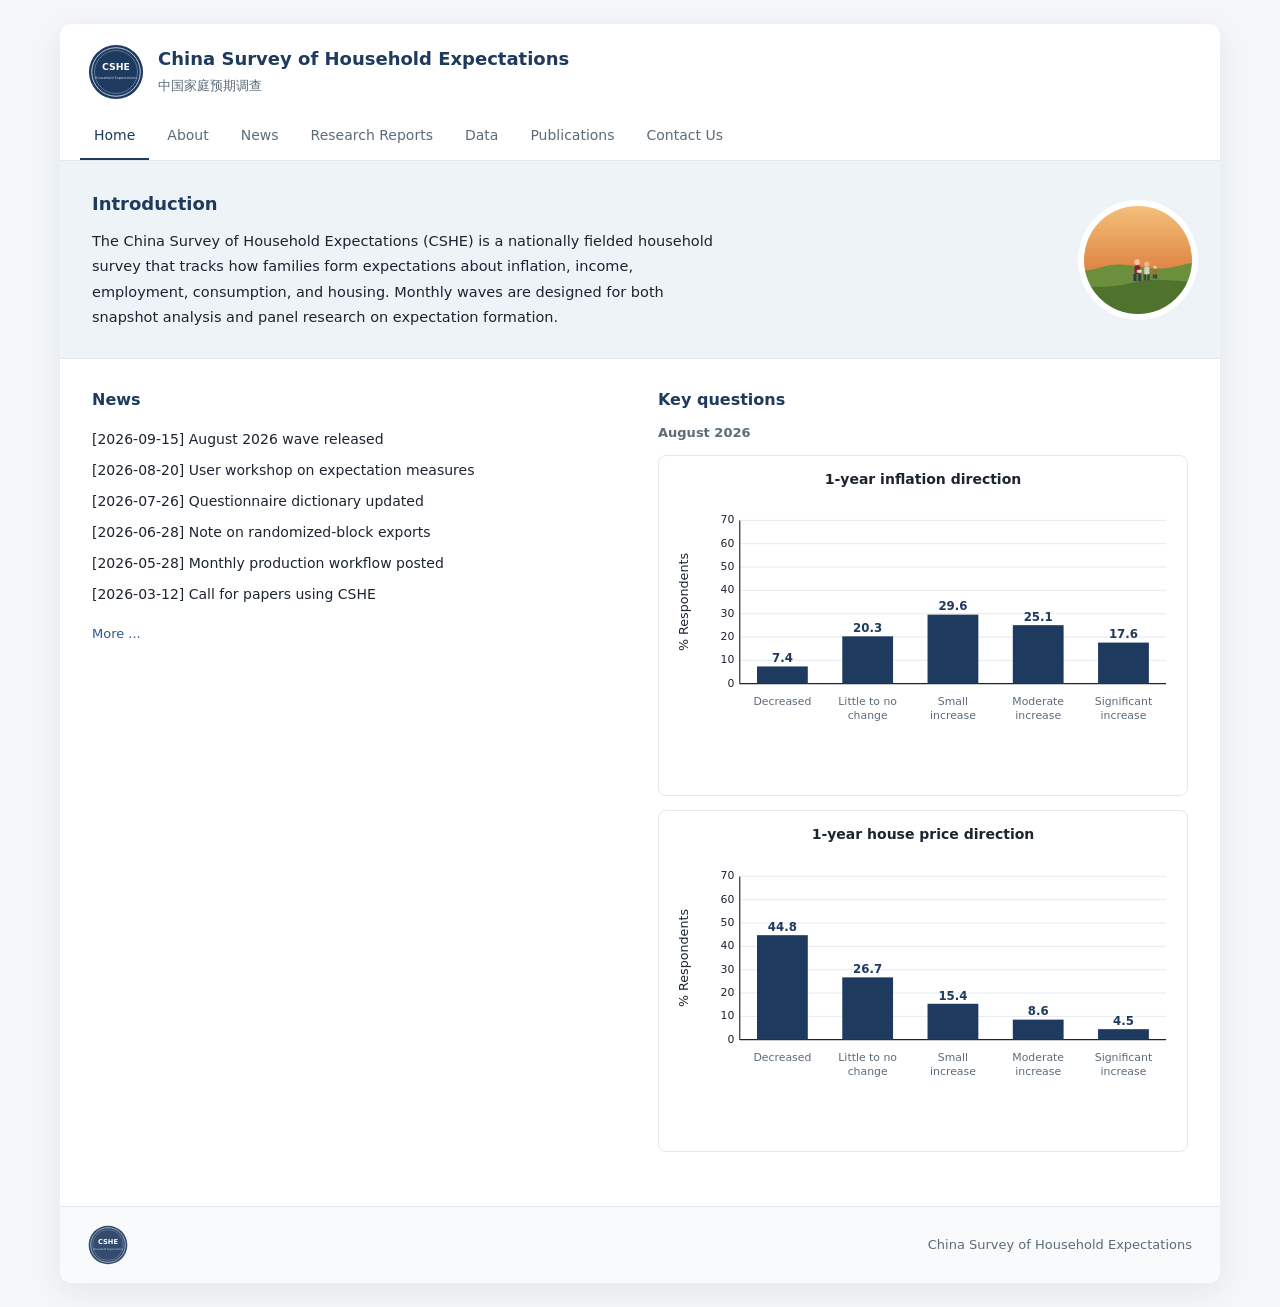
==== index.html @ 78484a51 "Initial CSHE static site" ====
<!DOCTYPE html>
<html lang="en">
<head>
  <meta charset="UTF-8">
  <meta name="viewport" content="width=device-width, initial-scale=1">
  <title>China Survey of Household Expectations</title>
  <link rel="stylesheet" href="css/style.css?v=7">
</head>
<body data-page="home">
  <div class="page-shell">
    <div id="site-header"></div>
    <section class="intro">
      <div class="intro-copy">
        <h2>Introduction</h2>
        <p>The China Survey of Household Expectations (CSHE) is a nationally fielded household survey that tracks how families form expectations about inflation, income, employment, consumption, and housing. Monthly waves are designed for both snapshot analysis and panel research on expectation formation.</p>
      </div>
      <div class="intro-photo">
        <img src="assets/hero.svg" alt="">
      </div>
    </section>
    <div class="home-main">
      <section class="home-news">
        <h3 class="section-title">News</h3>
        <ul class="news-list" id="news-home"></ul>
        <p><a class="more" href="news.html">More ...</a></p>
      </section>
      <section class="key-questions">
        <h3 class="section-title">Key questions</h3>
        <p class="key-month">August 2026</p>
        <figure>
          <figcaption>1-year inflation direction</figcaption>
          <svg viewBox="0 0 560 320" role="img" aria-label="1-year inflation direction, August 2026. Decreased 7.4 percent. Little to no change 20.3 percent. Small increase 29.6 percent. Moderate increase 25.1 percent. Significant increase 17.6 percent.">
            <title>1-year inflation direction, August 2026</title>
            <g transform="translate(16 118) rotate(-90)">
              <text class="axis-title" text-anchor="middle" fill="#1c2430" font-size="14" dy="0.35em">% Respondents</text>
            </g>
            <g stroke="#e2e8ee" stroke-width="1">
              <line x1="78" y1="28" x2="548" y2="28"/>
              <line x1="78" y1="53.7" x2="548" y2="53.7"/>
              <line x1="78" y1="79.4" x2="548" y2="79.4"/>
              <line x1="78" y1="105.1" x2="548" y2="105.1"/>
              <line x1="78" y1="130.9" x2="548" y2="130.9"/>
              <line x1="78" y1="156.6" x2="548" y2="156.6"/>
              <line x1="78" y1="182.3" x2="548" y2="182.3"/>
            </g>
            <line x1="78" y1="28" x2="78" y2="208" stroke="#1c2430" stroke-width="1.25"/>
            <line x1="78" y1="208" x2="548" y2="208" stroke="#1c2430" stroke-width="1.25"/>
            <g fill="#1c2430" font-size="12" text-anchor="end">
              <text x="72" y="28">70</text>
              <text x="72" y="53.7">60</text>
              <text x="72" y="79.4">50</text>
              <text x="72" y="105.1">40</text>
              <text x="72" y="130.9">30</text>
              <text x="72" y="156.6">20</text>
              <text x="72" y="182.3">10</text>
              <text x="72" y="208">0</text>
            </g>
            <rect x="97" y="189" width="56" height="19" fill="#1e3a5f"/>
            <rect x="191" y="155.8" width="56" height="52.2" fill="#1e3a5f"/>
            <rect x="285" y="131.9" width="56" height="76.1" fill="#1e3a5f"/>
            <rect x="379" y="143.5" width="56" height="64.5" fill="#1e3a5f"/>
            <rect x="473" y="162.7" width="56" height="45.3" fill="#1e3a5f"/>
            <g fill="#1e3a5f" font-size="13" font-weight="650" text-anchor="middle">
              <text x="125" y="180">7.4</text>
              <text x="219" y="147">20.3</text>
              <text x="313" y="123">29.6</text>
              <text x="407" y="135">25.1</text>
              <text x="501" y="154">17.6</text>
            </g>
            <g fill="#5c6b7a" font-size="12" text-anchor="middle">
              <text x="125" y="228">Decreased</text>
              <text x="219" y="228">Little to no</text>
              <text x="219" y="244">change</text>
              <text x="313" y="228">Small</text>
              <text x="313" y="244">increase</text>
              <text x="407" y="228">Moderate</text>
              <text x="407" y="244">increase</text>
              <text x="501" y="228">Significant</text>
              <text x="501" y="244">increase</text>
            </g>
          </svg>
        </figure>
        <figure>
          <figcaption>1-year house price direction</figcaption>
          <svg viewBox="0 0 560 320" role="img" aria-label="1-year house price direction, August 2026. Decreased 44.8 percent. Little to no change 26.7 percent. Small increase 15.4 percent. Moderate increase 8.6 percent. Significant increase 4.5 percent.">
            <title>1-year house price direction, August 2026</title>
            <g transform="translate(16 118) rotate(-90)">
              <text class="axis-title" text-anchor="middle" fill="#1c2430" font-size="14" dy="0.35em">% Respondents</text>
            </g>
            <g stroke="#e2e8ee" stroke-width="1">
              <line x1="78" y1="28" x2="548" y2="28"/>
              <line x1="78" y1="53.7" x2="548" y2="53.7"/>
              <line x1="78" y1="79.4" x2="548" y2="79.4"/>
              <line x1="78" y1="105.1" x2="548" y2="105.1"/>
              <line x1="78" y1="130.9" x2="548" y2="130.9"/>
              <line x1="78" y1="156.6" x2="548" y2="156.6"/>
              <line x1="78" y1="182.3" x2="548" y2="182.3"/>
            </g>
            <line x1="78" y1="28" x2="78" y2="208" stroke="#1c2430" stroke-width="1.25"/>
            <line x1="78" y1="208" x2="548" y2="208" stroke="#1c2430" stroke-width="1.25"/>
            <g fill="#1c2430" font-size="12" text-anchor="end">
              <text x="72" y="28">70</text>
              <text x="72" y="53.7">60</text>
              <text x="72" y="79.4">50</text>
              <text x="72" y="105.1">40</text>
              <text x="72" y="130.9">30</text>
              <text x="72" y="156.6">20</text>
              <text x="72" y="182.3">10</text>
              <text x="72" y="208">0</text>
            </g>
            <rect x="97" y="92.8" width="56" height="115.2" fill="#1e3a5f"/>
            <rect x="191" y="139.3" width="56" height="68.7" fill="#1e3a5f"/>
            <rect x="285" y="168.4" width="56" height="39.6" fill="#1e3a5f"/>
            <rect x="379" y="185.9" width="56" height="22.1" fill="#1e3a5f"/>
            <rect x="473" y="196.4" width="56" height="11.6" fill="#1e3a5f"/>
            <g fill="#1e3a5f" font-size="13" font-weight="650" text-anchor="middle">
              <text x="125" y="84">44.8</text>
              <text x="219" y="131">26.7</text>
              <text x="313" y="160">15.4</text>
              <text x="407" y="177">8.6</text>
              <text x="501" y="188">4.5</text>
            </g>
            <g fill="#5c6b7a" font-size="12" text-anchor="middle">
              <text x="125" y="228">Decreased</text>
              <text x="219" y="228">Little to no</text>
              <text x="219" y="244">change</text>
              <text x="313" y="228">Small</text>
              <text x="313" y="244">increase</text>
              <text x="407" y="228">Moderate</text>
              <text x="407" y="244">increase</text>
              <text x="501" y="228">Significant</text>
              <text x="501" y="244">increase</text>
            </g>
          </svg>
        </figure>
      </section>
    </div>
    <div id="site-footer"></div>
  </div>
  <script src="js/site.js?v=3"></script>
</body>
</html>
---- css/style.css ----
:root {
  --page-bg: #f4f6f8;
  --paper: #ffffff;
  --navy: #1e3a5f;
  --navy-dark: #152a46;
  --navy-soft: #eef3f8;
  --accent: #2c5a8a;
  --sidebar: #f7f9fb;
  --sidebar-active: #e6eef6;
  --border: #e2e8ee;
  --text: #1c2430;
  --muted: #5c6b7a;
  --link: #2c5a8a;
  --width: 1160px;
  --side: 220px;
  --font: "PingFang SC", "Segoe UI", system-ui, -apple-system, sans-serif;
}

* { box-sizing: border-box; }

html, body {
  margin: 0;
  padding: 0;
  background: var(--page-bg);
  color: var(--text);
  font-family: var(--font);
  font-size: 15px;
  line-height: 1.65;
}

a { color: var(--link); text-decoration: none; }
a:hover { text-decoration: underline; }

.page-shell {
  width: var(--width);
  max-width: 100%;
  margin: 24px auto;
  background: var(--paper);
  min-height: calc(100vh - 48px);
  border-radius: 12px;
  box-shadow: 0 8px 30px rgba(30, 58, 95, 0.08);
  overflow: hidden;
}

.topbar {
  display: flex;
  justify-content: space-between;
  align-items: center;
  gap: 12px;
  padding: 20px 28px 12px;
  background: #fff;
}

.brand {
  display: flex;
  align-items: center;
  gap: 14px;
  min-width: 0;
  text-decoration: none;
  color: inherit;
}

.brand:hover { text-decoration: none; }

.brand img {
  width: 56px;
  height: 56px;
  flex-shrink: 0;
}

.brand-text h1 {
  margin: 0;
  font-size: 18px;
  font-weight: 650;
  color: var(--navy);
  letter-spacing: 0;
  line-height: 1.25;
}

.brand-text p {
  margin: 4px 0 0;
  color: var(--muted);
  font-size: 13px;
}

.nav {
  display: flex;
  flex-wrap: wrap;
  gap: 4px;
  padding: 0 20px;
  border-bottom: 1px solid var(--border);
}

.nav a {
  color: var(--muted);
  text-decoration: none;
  padding: 12px 14px 11px;
  font-size: 14px;
  font-weight: 500;
  white-space: nowrap;
  border-bottom: 2px solid transparent;
}

.nav a:hover {
  color: var(--navy);
  text-decoration: none;
}

.nav a.active {
  color: var(--navy);
  border-bottom-color: var(--navy);
}

.news-date {
  color: var(--muted);
  font-size: 12px;
  margin: -6px 0 8px;
}

.article h3 a { color: var(--navy); }

.intro {
  background: var(--navy-soft);
  color: var(--navy);
  display: grid;
  grid-template-columns: minmax(0, 1fr) 180px;
  min-height: 120px;
  position: relative;
  overflow: hidden;
  border-bottom: 1px solid var(--border);
}

.intro-copy {
  padding: 28px 32px;
}

.intro-copy h2 {
  margin: 0;
  font-size: 18px;
  font-weight: 650;
}

.intro-copy p {
  margin: 10px 0 0;
  font-size: 14.5px;
  line-height: 1.75;
  color: var(--text);
  max-width: 640px;
}

.intro-photo {
  position: relative;
}

.intro-photo img {
  opacity: 0;
  height: 120px;
  display: block;
}

.intro-photo::after {
  content: "";
  position: absolute;
  width: 108px;
  height: 108px;
  right: 28px;
  top: 50%;
  transform: translateY(-50%);
  border-radius: 50%;
  background: url("../assets/hero.svg") center/cover no-repeat;
  box-shadow: 0 0 0 6px #fff;
}

.home-main {
  display: grid;
  grid-template-columns: minmax(0, 1fr) minmax(0, 1fr);
  gap: 36px;
  padding: 28px 32px 40px;
  min-height: 360px;
  align-items: start;
}

.section-title {
  margin: 0 0 14px;
  color: var(--navy);
  font-size: 16px;
  font-weight: 650;
}

.news-list {
  list-style: none;
  margin: 0;
  padding: 0;
}

.news-list li {
  margin: 0 0 8px;
  font-size: 14px;
}

.news-list a { color: var(--text); }
.news-list a:hover { color: var(--accent); }
.more { font-size: 13px; color: var(--accent); }

.quick-box {
  border: 1px solid var(--border);
  border-radius: 10px;
  overflow: hidden;
  background: #fff;
}

.quick-box h3 {
  margin: 0;
  padding: 12px 16px;
  background: var(--navy-soft);
  color: var(--navy);
  font-size: 14px;
  font-weight: 650;
}

.quick-box ol {
  margin: 0;
  padding: 6px 0;
  list-style: none;
}

.quick-box li {
  padding: 8px 16px;
  font-size: 14px;
  border-top: 1px solid var(--border);
}

.quick-box li:first-child { border-top: 0; }
.quick-box a { color: var(--text); }
.quick-box a:hover { color: var(--accent); }

.key-questions {
  min-width: 0;
}

.key-month {
  margin: -6px 0 12px;
  color: var(--muted);
  font-size: 13px;
  font-weight: 600;
}

.key-questions figure {
  margin: 0 0 14px;
  padding: 12px 10px 10px;
  border: 1px solid var(--border);
  border-radius: 8px;
  background: #fff;
}

.key-questions figcaption {
  margin: 0 8px 4px;
  color: var(--text);
  font-size: 14px;
  font-weight: 650;
  text-align: center;
}

.key-questions svg {
  display: block;
  width: 100%;
  height: auto;
  overflow: visible;
}

.key-questions svg text {
  font-family: var(--font);
  dominant-baseline: middle;
}

.key-questions svg .axis-title {
  dominant-baseline: auto;
}

.layout-preview-flag {
  margin: 0;
  padding: 8px 32px;
  background: #f7f9fb;
  color: var(--muted);
  font-size: 12px;
  border-bottom: 1px solid var(--border);
}

.home-stack {
  display: flex;
  flex-direction: column;
  gap: 32px;
  padding: 28px 32px 40px;
}

.stat-grid {
  display: grid;
  grid-template-columns: repeat(4, minmax(0, 1fr));
  gap: 14px;
}

.stat-card {
  border: 1px solid var(--border);
  border-radius: 8px;
  padding: 16px 18px 14px;
  background: #fff;
  min-width: 0;
}

.stat-card .stat-kicker {
  margin: 0 0 8px;
  color: var(--muted);
  font-size: 12px;
  font-weight: 600;
  letter-spacing: 0.02em;
}

.stat-card .stat-value {
  margin: 0;
  color: var(--navy);
  font-size: 28px;
  font-weight: 650;
  line-height: 1.15;
}

.stat-card .stat-label {
  margin: 8px 0 0;
  color: var(--text);
  font-size: 13px;
  line-height: 1.45;
}

.stat-card .stat-delta {
  margin: 6px 0 0;
  color: var(--muted);
  font-size: 12px;
}

.home-stack .key-questions figure {
  margin: 0;
}

@media (max-width: 1000px) {
  .stat-grid {
    grid-template-columns: 1fr 1fr;
  }
}

.inner-banner {
  position: relative;
  min-height: 0;
  background: var(--navy-soft);
  border-bottom: 1px solid var(--border);
  padding: 10px 28px;
}

.inner-banner::after { display: none; }

.crumb {
  position: static;
  background: transparent;
  color: var(--muted);
  font-size: 13px;
  padding: 0;
}

.crumb a { color: var(--accent); }

.inner-layout {
  display: grid;
  grid-template-columns: var(--side) minmax(0, 1fr);
  min-height: 480px;
}

.sidebar {
  background: var(--sidebar);
  padding: 24px 0 40px;
  min-width: 0;
  border-right: 1px solid var(--border);
}

.sidebar h4 {
  margin: 0 20px 12px;
  font-size: 13px;
  font-weight: 650;
  letter-spacing: 0.04em;
  text-transform: uppercase;
  color: var(--muted);
}

.sidebar a {
  display: block;
  padding: 8px 16px 8px 20px;
  color: var(--text);
  font-size: 14px;
  position: relative;
}

.sidebar a::before {
  content: "▸";
  display: inline-block;
  margin-right: 6px;
  color: var(--navy);
  font-size: 11px;
  line-height: 1;
}

.sidebar a:hover,
.sidebar a.active {
  background: var(--sidebar-active);
  color: var(--navy);
  text-decoration: none;
  font-weight: 600;
}

.article {
  padding: 28px 36px 56px;
  min-width: 0;
  overflow-wrap: anywhere;
}

.article h2 {
  margin: 0 0 16px;
  color: var(--navy);
  font-size: 22px;
  font-weight: 650;
  padding-bottom: 10px;
  border-bottom: 1px solid var(--border);
  scroll-margin-top: 12px;
}

.article h2:not(:first-of-type) {
  margin-top: 36px;
}

.article h3 {
  margin: 22px 0 8px;
  font-size: 16px;
  color: var(--navy);
}

.article p {
  margin: 0 0 12px;
  font-size: 15px;
  line-height: 1.8;
}

.article ul, .article ol {
  margin: 0 0 14px;
  padding-left: 22px;
}

.article li { margin: 10px 0; }

.doc-list a { color: var(--link); }

.table-wrap { overflow-x: auto; margin: 12px 0 20px; }

table {
  width: 100%;
  border-collapse: collapse;
  font-size: 14px;
}

th, td {
  border: 1px solid var(--border);
  padding: 8px 10px;
  text-align: left;
}

th { background: var(--navy-soft); color: var(--navy); }

.form-grid {
  display: grid;
  gap: 12px;
  max-width: 440px;
}

.form-grid label {
  font-size: 13px;
  color: var(--muted);
  font-weight: 500;
}

.form-grid input,
.form-grid textarea,
.form-grid select {
  width: 100%;
  margin-top: 4px;
  padding: 9px 10px;
  border: 1px solid var(--border);
  border-radius: 8px;
  font-size: 14px;
  font-family: inherit;
  background: #fff;
}

.form-grid input:focus,
.form-grid textarea:focus {
  outline: 2px solid rgba(30, 58, 95, 0.18);
  border-color: var(--accent);
}

.btn {
  display: inline-block;
  background: var(--navy);
  color: #fff;
  border: 0;
  border-radius: 8px;
  padding: 10px 18px;
  cursor: pointer;
  font-size: 14px;
  font-weight: 600;
  font-family: inherit;
}

.btn:hover { background: var(--navy-dark); text-decoration: none; color: #fff; }

.note {
  background: var(--navy-soft);
  border-left: 3px solid var(--navy);
  padding: 10px 12px;
  font-size: 13px;
  margin: 12px 0 18px;
  border-radius: 0 8px 8px 0;
}

.partners { display: none; }

.footer {
  background: #f8fafc;
  display: flex;
  justify-content: space-between;
  align-items: center;
  gap: 16px;
  padding: 18px 28px;
  font-size: 13px;
  color: var(--muted);
  border-top: 1px solid var(--border);
}

.footer div {
  text-align: right;
  flex: 1;
  min-width: 0;
}

.footer img { width: 40px; height: 40px; opacity: 0.9; flex-shrink: 0; }

@media (max-width: 1000px) {
  .page-shell {
    width: 100%;
    margin: 0;
    border-radius: 0;
    min-height: 100vh;
  }
  .intro, .home-main, .inner-layout {
    grid-template-columns: 1fr;
  }
  .intro-photo { display: none; }
  .sidebar {
    display: flex;
    flex-wrap: wrap;
    padding: 12px;
    border-right: 0;
    border-bottom: 1px solid var(--border);
  }
  .sidebar h4 { width: 100%; }
}
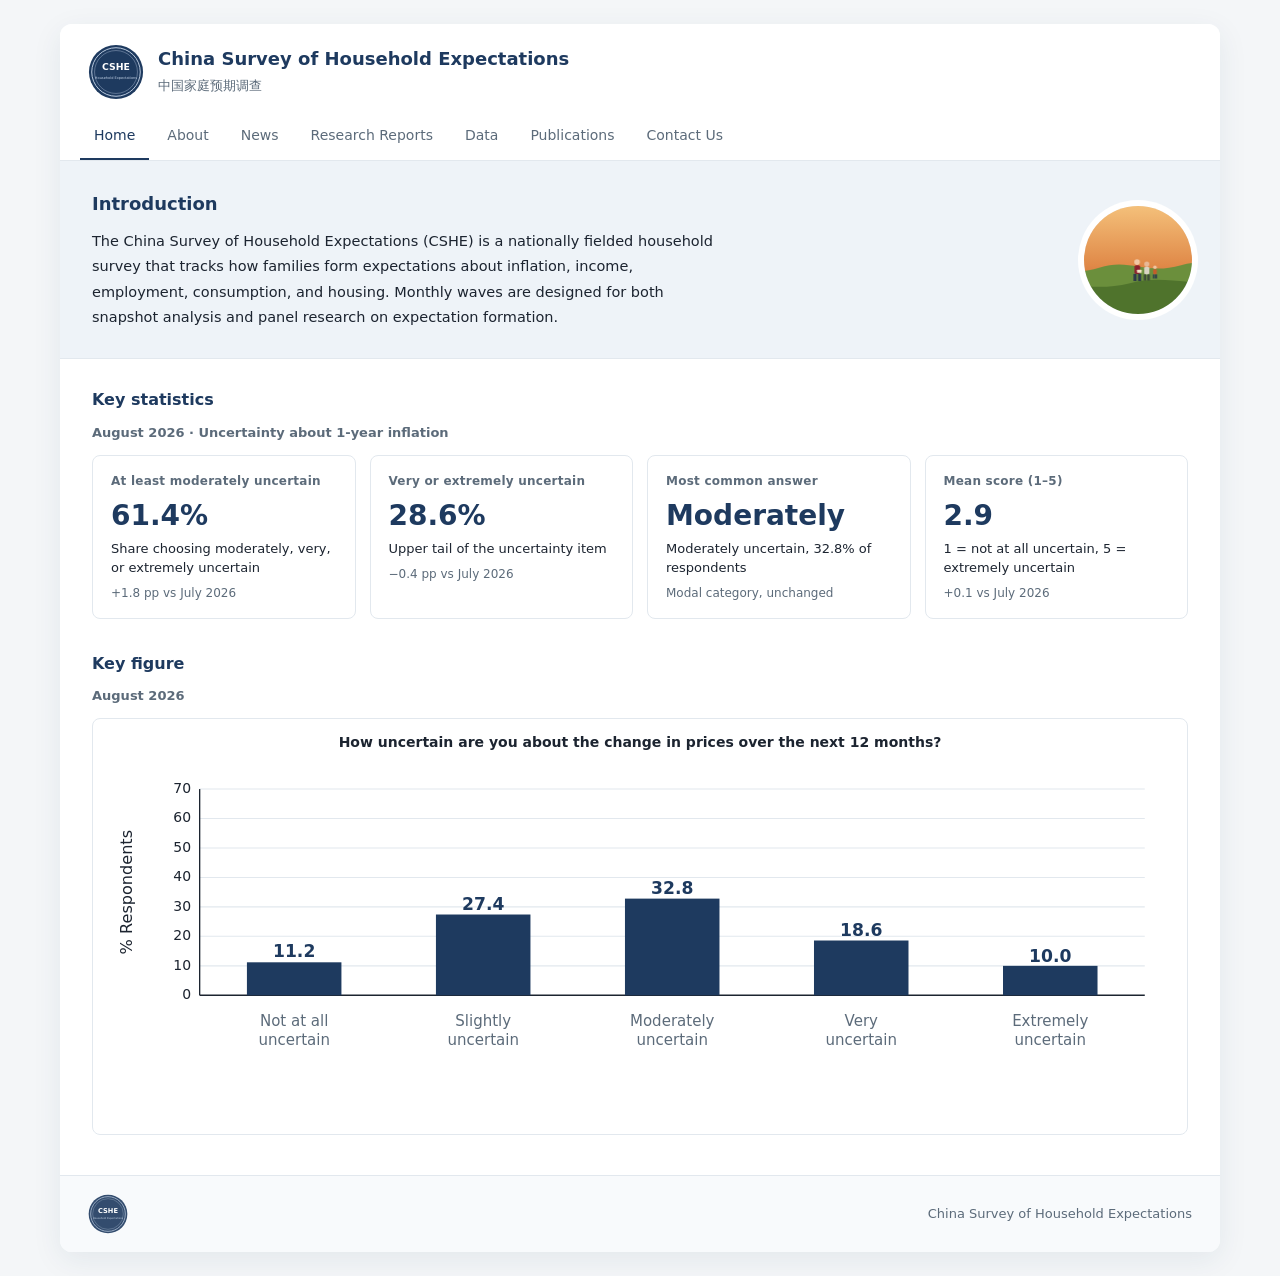
==== commit b12def8e: "Make the alternative home layout the official homepage Co-authored-by: Cursor <cursoragent@cursor.co" ====
--- a/index.html
+++ b/index.html
@@ -4,7 +4,7 @@
   <meta charset="UTF-8">
   <meta name="viewport" content="width=device-width, initial-scale=1">
   <title>China Survey of Household Expectations</title>
-  <link rel="stylesheet" href="css/style.css?v=7">
+  <link rel="stylesheet" href="css/style.css?v=8">
 </head>
 <body data-page="home">
   <div class="page-shell">
@@ -18,118 +18,91 @@
         <img src="assets/hero.svg" alt="">
       </div>
     </section>
-    <div class="home-main">
-      <section class="home-news">
-        <h3 class="section-title">News</h3>
-        <ul class="news-list" id="news-home"></ul>
-        <p><a class="more" href="news.html">More ...</a></p>
+    <div class="home-stack">
+      <section>
+        <h3 class="section-title">Key statistics</h3>
+        <p class="key-month">August 2026 · Uncertainty about 1-year inflation</p>
+        <div class="stat-grid">
+          <article class="stat-card">
+            <p class="stat-kicker">At least moderately uncertain</p>
+            <p class="stat-value">61.4%</p>
+            <p class="stat-label">Share choosing moderately, very, or extremely uncertain</p>
+            <p class="stat-delta">+1.8 pp vs July 2026</p>
+          </article>
+          <article class="stat-card">
+            <p class="stat-kicker">Very or extremely uncertain</p>
+            <p class="stat-value">28.6%</p>
+            <p class="stat-label">Upper tail of the uncertainty item</p>
+            <p class="stat-delta">−0.4 pp vs July 2026</p>
+          </article>
+          <article class="stat-card">
+            <p class="stat-kicker">Most common answer</p>
+            <p class="stat-value">Moderately</p>
+            <p class="stat-label">Moderately uncertain, 32.8% of respondents</p>
+            <p class="stat-delta">Modal category, unchanged</p>
+          </article>
+          <article class="stat-card">
+            <p class="stat-kicker">Mean score (1–5)</p>
+            <p class="stat-value">2.9</p>
+            <p class="stat-label">1 = not at all uncertain, 5 = extremely uncertain</p>
+            <p class="stat-delta">+0.1 vs July 2026</p>
+          </article>
+        </div>
       </section>
       <section class="key-questions">
-        <h3 class="section-title">Key questions</h3>
+        <h3 class="section-title">Key figure</h3>
         <p class="key-month">August 2026</p>
         <figure>
-          <figcaption>1-year inflation direction</figcaption>
-          <svg viewBox="0 0 560 320" role="img" aria-label="1-year inflation direction, August 2026. Decreased 7.4 percent. Little to no change 20.3 percent. Small increase 29.6 percent. Moderate increase 25.1 percent. Significant increase 17.6 percent.">
-            <title>1-year inflation direction, August 2026</title>
-            <g transform="translate(16 118) rotate(-90)">
-              <text class="axis-title" text-anchor="middle" fill="#1c2430" font-size="14" dy="0.35em">% Respondents</text>
+          <figcaption>How uncertain are you about the change in prices over the next 12 months?</figcaption>
+          <svg viewBox="0 0 1000 340" role="img" aria-label="Uncertainty about 1-year inflation, August 2026. Not at all uncertain 11.2 percent. Slightly uncertain 27.4 percent. Moderately uncertain 32.8 percent. Very uncertain 18.6 percent. Extremely uncertain 10.0 percent.">
+            <title>Uncertainty about 1-year inflation, August 2026</title>
+            <g transform="translate(22 124) rotate(-90)">
+              <text class="axis-title" text-anchor="middle" fill="#1c2430" font-size="15" dy="0.35em">% Respondents</text>
             </g>
             <g stroke="#e2e8ee" stroke-width="1">
-              <line x1="78" y1="28" x2="548" y2="28"/>
-              <line x1="78" y1="53.7" x2="548" y2="53.7"/>
-              <line x1="78" y1="79.4" x2="548" y2="79.4"/>
-              <line x1="78" y1="105.1" x2="548" y2="105.1"/>
-              <line x1="78" y1="130.9" x2="548" y2="130.9"/>
-              <line x1="78" y1="156.6" x2="548" y2="156.6"/>
-              <line x1="78" y1="182.3" x2="548" y2="182.3"/>
+              <line x1="90" y1="28" x2="970" y2="28"/>
+              <line x1="90" y1="55.4" x2="970" y2="55.4"/>
+              <line x1="90" y1="82.9" x2="970" y2="82.9"/>
+              <line x1="90" y1="110.3" x2="970" y2="110.3"/>
+              <line x1="90" y1="137.7" x2="970" y2="137.7"/>
+              <line x1="90" y1="165.1" x2="970" y2="165.1"/>
+              <line x1="90" y1="192.6" x2="970" y2="192.6"/>
             </g>
-            <line x1="78" y1="28" x2="78" y2="208" stroke="#1c2430" stroke-width="1.25"/>
-            <line x1="78" y1="208" x2="548" y2="208" stroke="#1c2430" stroke-width="1.25"/>
-            <g fill="#1c2430" font-size="12" text-anchor="end">
-              <text x="72" y="28">70</text>
-              <text x="72" y="53.7">60</text>
-              <text x="72" y="79.4">50</text>
-              <text x="72" y="105.1">40</text>
-              <text x="72" y="130.9">30</text>
-              <text x="72" y="156.6">20</text>
-              <text x="72" y="182.3">10</text>
-              <text x="72" y="208">0</text>
+            <line x1="90" y1="28" x2="90" y2="220" stroke="#1c2430" stroke-width="1.25"/>
+            <line x1="90" y1="220" x2="970" y2="220" stroke="#1c2430" stroke-width="1.25"/>
+            <g fill="#1c2430" font-size="13" text-anchor="end">
+              <text x="82" y="28">70</text>
+              <text x="82" y="55.4">60</text>
+              <text x="82" y="82.9">50</text>
+              <text x="82" y="110.3">40</text>
+              <text x="82" y="137.7">30</text>
+              <text x="82" y="165.1">20</text>
+              <text x="82" y="192.6">10</text>
+              <text x="82" y="220">0</text>
             </g>
-            <rect x="97" y="189" width="56" height="19" fill="#1e3a5f"/>
-            <rect x="191" y="155.8" width="56" height="52.2" fill="#1e3a5f"/>
-            <rect x="285" y="131.9" width="56" height="76.1" fill="#1e3a5f"/>
-            <rect x="379" y="143.5" width="56" height="64.5" fill="#1e3a5f"/>
-            <rect x="473" y="162.7" width="56" height="45.3" fill="#1e3a5f"/>
-            <g fill="#1e3a5f" font-size="13" font-weight="650" text-anchor="middle">
-              <text x="125" y="180">7.4</text>
-              <text x="219" y="147">20.3</text>
-              <text x="313" y="123">29.6</text>
-              <text x="407" y="135">25.1</text>
-              <text x="501" y="154">17.6</text>
+            <rect x="134" y="189.3" width="88" height="30.7" fill="#1e3a5f"/>
+            <rect x="310" y="144.8" width="88" height="75.2" fill="#1e3a5f"/>
+            <rect x="486" y="130.0" width="88" height="90.0" fill="#1e3a5f"/>
+            <rect x="662" y="169.0" width="88" height="51.0" fill="#1e3a5f"/>
+            <rect x="838" y="192.6" width="88" height="27.4" fill="#1e3a5f"/>
+            <g fill="#1e3a5f" font-size="16" font-weight="650" text-anchor="middle">
+              <text x="178" y="180">11.2</text>
+              <text x="354" y="136">27.4</text>
+              <text x="530" y="121">32.8</text>
+              <text x="706" y="160">18.6</text>
+              <text x="882" y="184">10.0</text>
             </g>
-            <g fill="#5c6b7a" font-size="12" text-anchor="middle">
-              <text x="125" y="228">Decreased</text>
-              <text x="219" y="228">Little to no</text>
-              <text x="219" y="244">change</text>
-              <text x="313" y="228">Small</text>
-              <text x="313" y="244">increase</text>
-              <text x="407" y="228">Moderate</text>
-              <text x="407" y="244">increase</text>
-              <text x="501" y="228">Significant</text>
-              <text x="501" y="244">increase</text>
-            </g>
-          </svg>
-        </figure>
-        <figure>
-          <figcaption>1-year house price direction</figcaption>
-          <svg viewBox="0 0 560 320" role="img" aria-label="1-year house price direction, August 2026. Decreased 44.8 percent. Little to no change 26.7 percent. Small increase 15.4 percent. Moderate increase 8.6 percent. Significant increase 4.5 percent.">
-            <title>1-year house price direction, August 2026</title>
-            <g transform="translate(16 118) rotate(-90)">
-              <text class="axis-title" text-anchor="middle" fill="#1c2430" font-size="14" dy="0.35em">% Respondents</text>
-            </g>
-            <g stroke="#e2e8ee" stroke-width="1">
-              <line x1="78" y1="28" x2="548" y2="28"/>
-              <line x1="78" y1="53.7" x2="548" y2="53.7"/>
-              <line x1="78" y1="79.4" x2="548" y2="79.4"/>
-              <line x1="78" y1="105.1" x2="548" y2="105.1"/>
-              <line x1="78" y1="130.9" x2="548" y2="130.9"/>
-              <line x1="78" y1="156.6" x2="548" y2="156.6"/>
-              <line x1="78" y1="182.3" x2="548" y2="182.3"/>
-            </g>
-            <line x1="78" y1="28" x2="78" y2="208" stroke="#1c2430" stroke-width="1.25"/>
-            <line x1="78" y1="208" x2="548" y2="208" stroke="#1c2430" stroke-width="1.25"/>
-            <g fill="#1c2430" font-size="12" text-anchor="end">
-              <text x="72" y="28">70</text>
-              <text x="72" y="53.7">60</text>
-              <text x="72" y="79.4">50</text>
-              <text x="72" y="105.1">40</text>
-              <text x="72" y="130.9">30</text>
-              <text x="72" y="156.6">20</text>
-              <text x="72" y="182.3">10</text>
-              <text x="72" y="208">0</text>
-            </g>
-            <rect x="97" y="92.8" width="56" height="115.2" fill="#1e3a5f"/>
-            <rect x="191" y="139.3" width="56" height="68.7" fill="#1e3a5f"/>
-            <rect x="285" y="168.4" width="56" height="39.6" fill="#1e3a5f"/>
-            <rect x="379" y="185.9" width="56" height="22.1" fill="#1e3a5f"/>
-            <rect x="473" y="196.4" width="56" height="11.6" fill="#1e3a5f"/>
-            <g fill="#1e3a5f" font-size="13" font-weight="650" text-anchor="middle">
-              <text x="125" y="84">44.8</text>
-              <text x="219" y="131">26.7</text>
-              <text x="313" y="160">15.4</text>
-              <text x="407" y="177">8.6</text>
-              <text x="501" y="188">4.5</text>
-            </g>
-            <g fill="#5c6b7a" font-size="12" text-anchor="middle">
-              <text x="125" y="228">Decreased</text>
-              <text x="219" y="228">Little to no</text>
-              <text x="219" y="244">change</text>
-              <text x="313" y="228">Small</text>
-              <text x="313" y="244">increase</text>
-              <text x="407" y="228">Moderate</text>
-              <text x="407" y="244">increase</text>
-              <text x="501" y="228">Significant</text>
-              <text x="501" y="244">increase</text>
+            <g fill="#5c6b7a" font-size="14" text-anchor="middle">
+              <text x="178" y="244">Not at all</text>
+              <text x="178" y="262">uncertain</text>
+              <text x="354" y="244">Slightly</text>
+              <text x="354" y="262">uncertain</text>
+              <text x="530" y="244">Moderately</text>
+              <text x="530" y="262">uncertain</text>
+              <text x="706" y="244">Very</text>
+              <text x="706" y="262">uncertain</text>
+              <text x="882" y="244">Extremely</text>
+              <text x="882" y="262">uncertain</text>
             </g>
           </svg>
         </figure>
